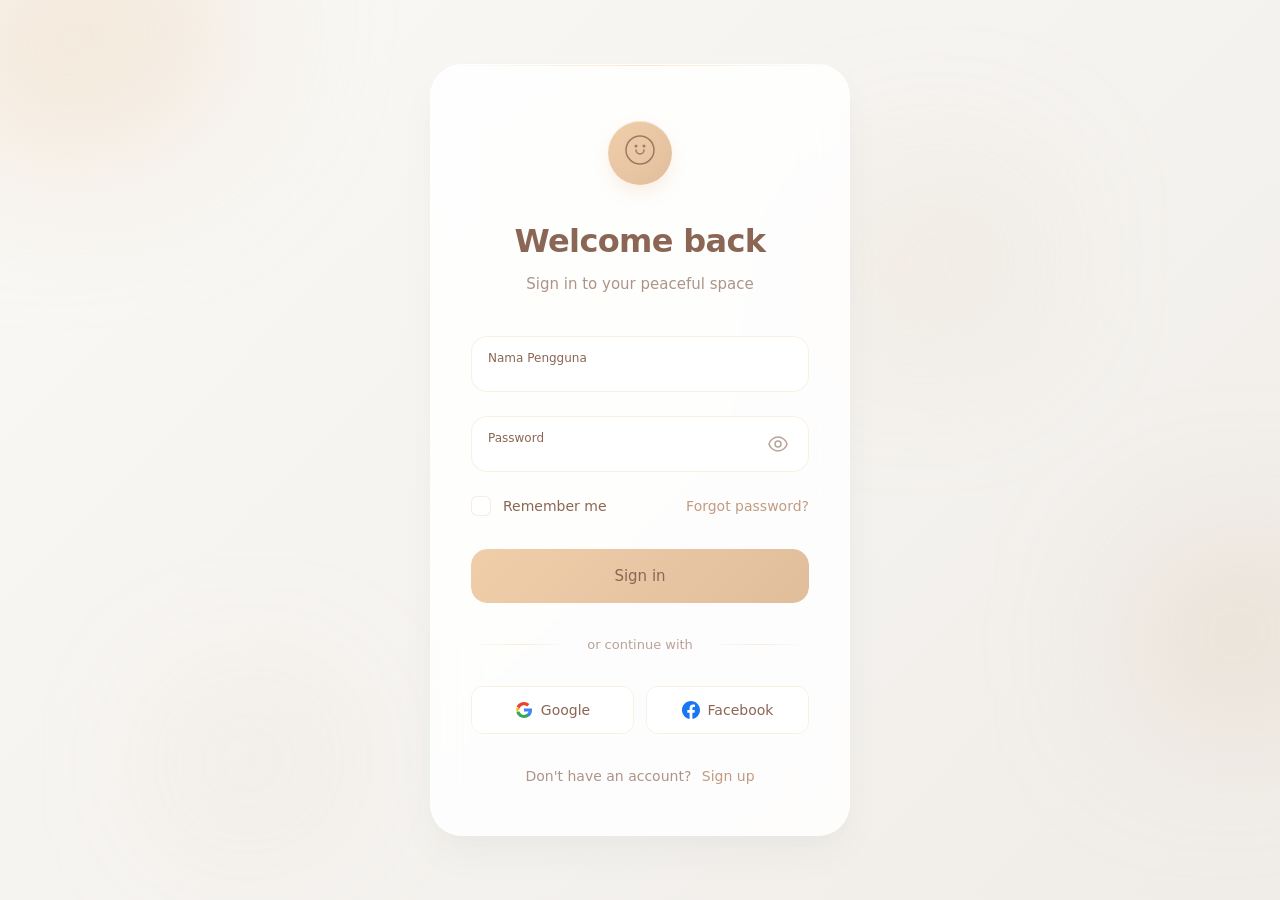
==== login/index.html @ ef5d43ef "Update index.html" ====
<!DOCTYPE html>
<html lang="en">
<head>
    <meta charset="UTF-8">
    <meta name="viewport" content="width=device-width, initial-scale=1.0">
    <title>Login</title>
    <meta name="description" content="Warm minimalism login form with organic curves and gentle press feedback.">
    <meta name="author" content="Aigars Silkalns / Colorlib">
    <link rel="canonical" href="https://puikinsh.github.io/login-forms/forms/soft-minimalism/">
    <link rel="icon" type="image/svg+xml" href="data:image/svg+xml,<svg xmlns='http://www.w3.org/2000/svg' viewBox='0 0 100 100'><circle cx='50' cy='50' r='48' fill='%236366f1'/><text x='50' y='68' font-size='60' text-anchor='middle' fill='white' font-family='system-ui,sans-serif'>L</text></svg>">
    <meta property="og:type" content="website">
    <meta property="og:title" content="Soft Minimalism Login Form">
    <meta property="og:description" content="Warm minimalism login form with organic curves and gentle press feedback.">
    <meta property="og:url" content="https://puikinsh.github.io/login-forms/forms/soft-minimalism/">
    <meta property="og:image" content="https://puikinsh.github.io/login-forms/assets/screenshots/soft-minimalism.png">
    <meta name="twitter:card" content="summary_large_image">
    <meta name="twitter:title" content="Soft Minimalism Login Form">
    <meta name="twitter:description" content="Warm minimalism login form with organic curves and gentle press feedback.">
    <meta name="twitter:image" content="https://puikinsh.github.io/login-forms/assets/screenshots/soft-minimalism.png">
    <link rel="stylesheet" href="style.css">
</head>
    
<body>
    <div class="soft-background">
        <div class="floating-shapes">
            <div class="soft-blob blob-1"></div>
            <div class="soft-blob blob-2"></div>
            <div class="soft-blob blob-3"></div>
            <div class="soft-blob blob-4"></div>
        </div>
    </div>

    <div class="login-container">
        <div class="soft-card">
            <div class="comfort-header">
                <div class="gentle-logo">
                    <div class="logo-circle">
                        <div class="comfort-icon">
                            <svg width="32" height="32" viewBox="0 0 32 32" fill="none">
                                <path d="M16 2C8.3 2 2 8.3 2 16s6.3 14 14 14 14-6.3 14-14S23.7 2 16 2z" fill="none" stroke="currentColor" stroke-width="1.5"/>
                                <path d="M12 16a4 4 0 108 0" stroke="currentColor" stroke-width="1.5" stroke-linecap="round"/>
                                <circle cx="12" cy="12" r="1.5" fill="currentColor"/>
                                <circle cx="20" cy="12" r="1.5" fill="currentColor"/>
                            </svg>
                        </div>
                        <div class="gentle-glow"></div>
                    </div>
                </div>
                <h1 class="comfort-title">Welcome back</h1>
                <p class="gentle-subtitle">Sign in to your peaceful space</p>
            </div>
            
            <form class="comfort-form" id="loginForm" novalidate>
                <div class="soft-field">
                    <div class="field-container">
                        <input type="text" id="username" name="username" required autocomplete="username">
                        <label for="username">Nama Pengguna</label>
                        <div class="field-accent"></div>
                    </div>
                    <span class="gentle-error" id="emailError"></span>
                </div>

                <div class="soft-field">
                    <div class="field-container">
                        <input type="password" id="password" name="password" required autocomplete="current-password">
                        <label for="password">Password</label>
                        <button type="submit" class="gentle-toggle" id="passwordToggle" aria-label="Toggle password visibility">
                            <div class="toggle-icon">
                                <svg class="eye-open" width="20" height="20" viewBox="0 0 20 20" fill="none">
                                    <path d="M10 3c-4.5 0-8.3 3.8-9 7 .7 3.2 4.5 7 9 7s8.3-3.8 9-7c-.7-3.2-4.5-7-9-7z" stroke="currentColor" stroke-width="1.5" fill="none"/>
                                    <circle cx="10" cy="10" r="3" stroke="currentColor" stroke-width="1.5" fill="none"/>
                                </svg>
                                <svg class="eye-closed" width="20" height="20" viewBox="0 0 20 20" fill="none">
                                    <path d="M3 3l14 14M8.5 8.5a3 3 0 004 4m2.5-2.5C15 10 12.5 7 10 7c-.5 0-1 .1-1.5.3M10 13c-2.5 0-4.5-2-5-3 .3-.6.7-1.2 1.2-1.7" stroke="currentColor" stroke-width="1.5" stroke-linecap="round" stroke-linejoin="round"/>
                                </svg>
                            </div>
                        </button>
                        <div class="field-accent"></div>
                    </div>
                    <span class="gentle-error" id="passwordError"></span>
                </div>

        

                <div class="comfort-options">
                    <label class="gentle-checkbox">
                        <input type="checkbox" id="remember" name="remember">
                        <span class="checkbox-soft">
                            <div class="check-circle"></div>
                            <svg class="check-mark" width="12" height="10" viewBox="0 0 12 10" fill="none">
                                <path d="M1 5l3 3 7-7" stroke="currentColor" stroke-width="2" stroke-linecap="round" stroke-linejoin="round"/>
                            </svg>
                        </span>
                        <span class="checkbox-text">Remember me</span>
                    </label>
                    <a href="#" class="comfort-link">Forgot password?</a>
                </div>

                <button type="submit" class="comfort-button">
                    <div class="button-background"></div>
                    <span class="button-text">Sign in</span>
                    <div class="button-loader">
                        <div class="gentle-spinner">
                            <div class="spinner-circle"></div>
                        </div>
                    </div>
                    <div class="button-glow"></div>
                </button>
            </form>

            <div class="gentle-divider">
                <div class="divider-line"></div>
                <span class="divider-text">or continue with</span>
                <div class="divider-line"></div>
            </div>

            <div class="comfort-social">
                <button type="button" class="social-soft">
                    <div class="social-background"></div>
                    <svg width="18" height="18" viewBox="0 0 18 18" fill="none">
                        <path d="M9 7.4v3.2h4.6c-.2 1-.8 1.8-1.6 2.4v2h2.6c1.5-1.4 2.4-3.4 2.4-5.8 0-.6 0-1.1-.1-1.6H9z" fill="#4285F4"/>
                        <path d="M9 17c2.2 0 4-0.7 5.4-1.9l-2.6-2c-.7.5-1.6.8-2.8.8-2.1 0-3.9-1.4-4.6-3.4H1.7v2.1C3.1 15.2 5.8 17 9 17z" fill="#34A853"/>
                        <path d="M4.4 10.5c-.2-.5-.2-1.1 0-1.6V6.8H1.7c-.6 1.2-.6 2.6 0 3.8l2.7-2.1z" fill="#FBBC04"/>
                        <path d="M9 4.2c1.2 0 2.3.4 3.1 1.2l2.3-2.3C12.9 1.8 11.1 1 9 1 5.8 1 3.1 2.8 1.7 5.4l2.7 2.1C5.1 5.6 6.9 4.2 9 4.2z" fill="#EA4335"/>
                    </svg>
                    <span>Google</span>
                    <div class="social-glow"></div>
                </button>
                
                <button type="button" class="social-soft">
                    <div class="social-background"></div>
                    <svg width="18" height="18" viewBox="0 0 18 18" fill="#1877F2">
                        <path d="M18 9C18 4.03 13.97 0 9 0S0 4.03 0 9c0 4.49 3.29 8.21 7.59 9v-6.37H5.31V9h2.28V7.02c0-2.25 1.34-3.49 3.39-3.49.98 0 2.01.18 2.01.18v2.21h-1.13c-1.11 0-1.46.69-1.46 1.4V9h2.49l-.4 2.63H10.4V18C14.71 17.21 18 13.49 18 9z"/>
                    </svg>
                    <span>Facebook</span>
                    <div class="social-glow"></div>
                </button>
            </div>

            <div class="comfort-signup">
                <span class="signup-text">Don't have an account?</span>
                <a href="register.html" class="comfort-link signup-link">Sign up</a>
            </div>

            <div class="gentle-success" id="successMessage">
                <div class="success-bloom">
                    <div class="bloom-rings">
                        <div class="bloom-ring ring-1"></div>
                        <div class="bloom-ring ring-2"></div>
                        <div class="bloom-ring ring-3"></div>
                    </div>
                    <div class="success-icon">
                        <svg width="28" height="28" viewBox="0 0 28 28" fill="none">
                            <path d="M8 14l5 5 11-11" stroke="currentColor" stroke-width="2.5" stroke-linecap="round" stroke-linejoin="round"/>
                        </svg>
                    </div>
                </div>
                <h3 class="success-title">Welcome!</h3>
                <p class="success-desc">Taking you to your dashboard...</p>
            </div>
        </div>
    </div>

    <script src="../../shared/js/form-utils.js"></script>
    <script src="script.js"></script>

    <div id="alertBox" class="alert" style="display:none;"></div>
     <script src="js/login.js"></script>

</body>
</html>
---- login/style.css ----
/* Soft Minimalism Login Form - Complete & Self-Contained */

* {
    margin: 0;
    padding: 0;
    box-sizing: border-box;
}

body {
    font-family: -apple-system, BlinkMacSystemFont, 'Segoe UI', Roboto, 'Inter', system-ui, sans-serif;
    background: linear-gradient(135deg, #faf9f6 0%, #f5f3f0 50%, #f0ede8 100%);
    min-height: 100vh;
    display: flex;
    align-items: center;
    justify-content: center;
    padding: 20px;
    line-height: 1.5;
    position: relative;
    overflow: hidden;
}

/* Soft Background */
.soft-background {
    position: fixed;
    top: 0;
    left: 0;
    width: 100%;
    height: 100%;
    z-index: 0;
    pointer-events: none;
}

.floating-shapes {
    position: absolute;
    width: 100%;
    height: 100%;
}

.soft-blob {
    position: absolute;
    border-radius: 50% 40% 60% 30%;
    background: linear-gradient(45deg, rgba(240, 206, 170, 0.4), rgba(224, 190, 156, 0.3));
    animation: softFloat 12s ease-in-out infinite;
    filter: blur(80px);
}

.blob-1 {
    width: 300px;
    height: 250px;
    top: -10%;
    left: -5%;
    animation-delay: 0s;
}

.blob-2 {
    width: 200px;
    height: 180px;
    top: 60%;
    right: -5%;
    animation-delay: -4s;
    background: linear-gradient(45deg, rgba(210, 180, 140, 0.3), rgba(195, 165, 125, 0.2));
}

.blob-3 {
    width: 180px;
    height: 160px;
    top: 20%;
    right: 20%;
    animation-delay: -8s;
    background: linear-gradient(45deg, rgba(230, 200, 160, 0.25), rgba(215, 185, 145, 0.2));
}

.blob-4 {
    width: 120px;
    height: 100px;
    bottom: 10%;
    left: 15%;
    animation-delay: -6s;
    background: linear-gradient(45deg, rgba(220, 190, 150, 0.3), rgba(205, 175, 135, 0.25));
}

@keyframes softFloat {
    0%, 100% {
        transform: translate(0, 0) rotate(0deg) scale(1);
        border-radius: 50% 40% 60% 30%;
    }
    25% {
        transform: translate(30px, -20px) rotate(90deg) scale(1.1);
        border-radius: 40% 60% 30% 50%;
    }
    50% {
        transform: translate(-20px, -30px) rotate(180deg) scale(0.9);
        border-radius: 60% 30% 50% 40%;
    }
    75% {
        transform: translate(-30px, 20px) rotate(270deg) scale(1.05);
        border-radius: 30% 50% 40% 60%;
    }
}

.login-container {
    width: 100%;
    max-width: 420px;
    position: relative;
    z-index: 1;
}

.soft-card {
    background: rgba(255, 255, 255, 0.85);
    -webkit-backdrop-filter: blur(20px);
    backdrop-filter: blur(20px);
    border-radius: 32px;
    padding: 48px 40px;
    box-shadow: 
        0 20px 40px rgba(0, 0, 0, 0.03),
        0 8px 24px rgba(0, 0, 0, 0.02),
        inset 0 1px 0 rgba(255, 255, 255, 0.8);
    border: 1px solid rgba(255, 255, 255, 0.4);
    position: relative;
    overflow: hidden;
}

.soft-card::before {
    content: '';
    position: absolute;
    top: 0;
    left: 0;
    right: 0;
    height: 1px;
    background: linear-gradient(90deg, transparent, rgba(240, 206, 170, 0.5), transparent);
}

.comfort-header {
    text-align: center;
    margin-bottom: 40px;
}

.gentle-logo {
    position: relative;
    width: 80px;
    height: 80px;
    margin: 0 auto 24px;
    display: flex;
    align-items: center;
    justify-content: center;
}

.logo-circle {
    position: relative;
    width: 64px;
    height: 64px;
    background: linear-gradient(135deg, #f0ceaa, #e0be9c);
    border-radius: 50%;
    display: flex;
    align-items: center;
    justify-content: center;
    box-shadow: 
        0 8px 16px rgba(240, 206, 170, 0.3),
        inset 0 1px 0 rgba(255, 255, 255, 0.4);
    animation: gentleBreathe 4s ease-in-out infinite;
}

@keyframes gentleBreathe {
    0%, 100% {
        transform: scale(1);
        box-shadow: 0 8px 16px rgba(240, 206, 170, 0.3), inset 0 1px 0 rgba(255, 255, 255, 0.4);
    }
    50% {
        transform: scale(1.05);
        box-shadow: 0 12px 20px rgba(240, 206, 170, 0.4), inset 0 1px 0 rgba(255, 255, 255, 0.6);
    }
}

.comfort-icon {
    color: rgba(139, 102, 85, 0.8);
    position: relative;
    z-index: 2;
}

.gentle-glow {
    position: absolute;
    top: 0;
    left: 0;
    width: 100%;
    height: 100%;
    background: radial-gradient(circle, rgba(240, 206, 170, 0.3) 0%, transparent 70%);
    border-radius: 50%;
    animation: glowPulse 3s ease-in-out infinite;
}

@keyframes glowPulse {
    0%, 100% { opacity: 0.6; transform: scale(1); }
    50% { opacity: 0.8; transform: scale(1.1); }
}

.comfort-title {
    color: #8b6655;
    font-size: 2rem;
    font-weight: 600;
    margin-bottom: 8px;
    letter-spacing: -0.02em;
}

.gentle-subtitle {
    color: rgba(139, 102, 85, 0.7);
    font-size: 15px;
    font-weight: 400;
}

/* Soft Form Fields */
.soft-field {
    position: relative;
    margin-bottom: 24px;
}

.field-container {
    position: relative;
    background: rgba(255, 255, 255, 0.7);
    border: 1.5px solid rgba(240, 206, 170, 0.3);
    border-radius: 16px;
    overflow: hidden;
    transition: all 0.3s ease;
}

.field-container:focus-within {
    border-color: #f0ceaa;
    box-shadow: 0 0 0 3px rgba(240, 206, 170, 0.1);
    background: rgba(255, 255, 255, 0.9);
}

.soft-field input {
    width: 100%;
    background: transparent;
    border: none;
    padding: 18px 16px;
    color: #8b6655;
    font-size: 15px;
    font-weight: 400;
    outline: none;
    position: relative;
    z-index: 2;
    font-family: inherit;
}

.soft-field input::placeholder {
    color: transparent;
}

.soft-field label {
    position: absolute;
    left: 16px;
    top: 50%;
    transform: translateY(-50%);
    color: rgba(139, 102, 85, 0.6);
    font-size: 15px;
    font-weight: 400;
    pointer-events: none;
    transition: all 0.3s ease;
    z-index: 3;
}

.soft-field input:focus + label,
.soft-field input:not(:placeholder-shown) + label {
    top: 12px;
    font-size: 12px;
    color: #8b6655;
    transform: translateY(0);
    font-weight: 500;
}

.field-accent {
    position: absolute;
    bottom: 0;
    left: 0;
    width: 0;
    height: 2px;
    background: linear-gradient(90deg, #f0ceaa, #e0be9c);
    transition: width 0.3s ease;
    border-radius: 2px;
}

.field-container:focus-within .field-accent {
    width: 100%;
}

/* Password Toggle */
.soft-field:has(.gentle-toggle) input {
    padding-right: 56px;
}

.gentle-toggle {
    position: absolute;
    right: 12px;
    top: 50%;
    transform: translateY(-50%);
    background: none;
    border: none;
    cursor: pointer;
    z-index: 4;
    padding: 8px;
    border-radius: 12px;
    transition: all 0.2s ease;
}

.toggle-icon {
    width: 20px;
    height: 20px;
    color: rgba(139, 102, 85, 0.6);
    transition: color 0.2s ease;
}

.gentle-toggle:hover {
    background: rgba(240, 206, 170, 0.1);
}

.gentle-toggle:hover .toggle-icon {
    color: #8b6655;
}

.eye-closed {
    display: none;
}

.gentle-toggle.toggle-active .eye-open {
    display: none;
}

.gentle-toggle.toggle-active .eye-closed {
    display: block;
}

/* Comfort Options */
.comfort-options {
    display: flex;
    justify-content: space-between;
    align-items: center;
    margin-bottom: 32px;
    flex-wrap: wrap;
    gap: 16px;
}

.gentle-checkbox {
    display: flex;
    align-items: center;
    cursor: pointer;
    font-size: 14px;
    color: #8b6655;
    font-weight: 400;
}

.gentle-checkbox input[type="checkbox"] {
    display: none;
}

.checkbox-soft {
    width: 20px;
    height: 20px;
    margin-right: 12px;
    position: relative;
    display: flex;
    align-items: center;
    justify-content: center;
}

.check-circle {
    width: 100%;
    height: 100%;
    border: 1.5px solid rgba(240, 206, 170, 0.4);
    border-radius: 6px;
    background: rgba(255, 255, 255, 0.8);
    transition: all 0.3s ease;
    position: absolute;
}

.check-mark {
    color: transparent;
    transition: color 0.3s ease;
    position: relative;
    z-index: 1;
}

.gentle-checkbox input[type="checkbox"]:checked + .checkbox-soft .check-circle {
    background: linear-gradient(135deg, #f0ceaa, #e0be9c);
    border-color: #f0ceaa;
    box-shadow: 0 2px 4px rgba(240, 206, 170, 0.3);
}

.gentle-checkbox input[type="checkbox"]:checked + .checkbox-soft .check-mark {
    color: #8b6655;
}

.comfort-link {
    color: #c19a82;
    text-decoration: none;
    font-size: 14px;
    font-weight: 500;
    transition: all 0.2s ease;
    position: relative;
}

.comfort-link::after {
    content: '';
    position: absolute;
    bottom: -2px;
    left: 0;
    width: 0;
    height: 1px;
    background: #c19a82;
    transition: width 0.3s ease;
}

.comfort-link:hover::after {
    width: 100%;
}

.comfort-link:hover {
    color: #8b6655;
}

/* Comfort Button */
.comfort-button {
    width: 100%;
    background: transparent;
    color: #8b6655;
    border: none;
    border-radius: 16px;
    padding: 0;
    cursor: pointer;
    font-family: inherit;
    font-size: 15px;
    font-weight: 500;
    position: relative;
    margin-bottom: 32px;
    overflow: hidden;
    min-height: 54px;
    display: flex;
    align-items: center;
    justify-content: center;
    transition: all 0.3s ease;
}

.button-background {
    position: absolute;
    top: 0;
    left: 0;
    right: 0;
    bottom: 0;
    background: linear-gradient(135deg, #f0ceaa 0%, #e0be9c 100%);
    transition: all 0.3s ease;
    border-radius: 16px;
}

.comfort-button:hover {
    transform: translateY(-1px);
}

.comfort-button:hover .button-background {
    background: linear-gradient(135deg, #ebc49a 0%, #dbb88c 100%);
    box-shadow: 0 8px 16px rgba(240, 206, 170, 0.4);
}

.comfort-button:active {
    transform: translateY(0);
}

.button-text {
    position: relative;
    z-index: 2;
    transition: opacity 0.3s ease;
}

.button-loader {
    position: absolute;
    z-index: 2;
    opacity: 0;
    transition: opacity 0.3s ease;
}

.gentle-spinner {
    width: 20px;
    height: 20px;
    position: relative;
}

.spinner-circle {
    width: 100%;
    height: 100%;
    border: 2px solid rgba(139, 102, 85, 0.2);
    border-top: 2px solid #8b6655;
    border-radius: 50%;
    animation: gentleSpin 1s linear infinite;
}

@keyframes gentleSpin {
    0% { transform: rotate(0deg); }
    100% { transform: rotate(360deg); }
}

.comfort-button.loading .button-text {
    opacity: 0;
}

.comfort-button.loading .button-loader {
    opacity: 1;
}

.button-glow {
    position: absolute;
    top: -2px;
    left: -2px;
    right: -2px;
    bottom: -2px;
    background: linear-gradient(135deg, #f0ceaa, #e0be9c);
    border-radius: 18px;
    opacity: 0;
    filter: blur(8px);
    transition: opacity 0.3s ease;
    z-index: -1;
}

.comfort-button:hover .button-glow {
    opacity: 0.4;
}

/* Gentle Divider */
.gentle-divider {
    display: flex;
    align-items: center;
    margin: 32px 0;
    gap: 16px;
}

.divider-line {
    flex: 1;
    height: 1px;
    background: linear-gradient(90deg, transparent, rgba(240, 206, 170, 0.4), transparent);
}

.divider-text {
    color: rgba(139, 102, 85, 0.6);
    font-size: 13px;
    font-weight: 400;
}

/* Comfort Social */
.comfort-social {
    display: flex;
    gap: 12px;
    margin-bottom: 32px;
}

.social-soft {
    flex: 1;
    background: transparent;
    color: #8b6655;
    border: 1.5px solid rgba(240, 206, 170, 0.3);
    border-radius: 12px;
    padding: 0;
    cursor: pointer;
    font-family: inherit;
    font-size: 14px;
    font-weight: 400;
    display: flex;
    align-items: center;
    justify-content: center;
    gap: 8px;
    transition: all 0.3s ease;
    min-height: 48px;
    position: relative;
    overflow: hidden;
}

.social-background {
    position: absolute;
    top: 0;
    left: 0;
    right: 0;
    bottom: 0;
    background: rgba(255, 255, 255, 0.7);
    transition: all 0.3s ease;
}

.social-soft:hover {
    border-color: #f0ceaa;
    transform: translateY(-1px);
}

.social-soft:hover .social-background {
    background: rgba(240, 206, 170, 0.1);
}

.social-soft span,
.social-soft svg {
    position: relative;
    z-index: 2;
}

.social-glow {
    position: absolute;
    top: -1px;
    left: -1px;
    right: -1px;
    bottom: -1px;
    background: rgba(240, 206, 170, 0.3);
    border-radius: 13px;
    opacity: 0;
    filter: blur(6px);
    transition: opacity 0.3s ease;
    z-index: 0;
}

.social-soft:hover .social-glow {
    opacity: 1;
}

/* Comfort Signup */
.comfort-signup {
    text-align: center;
    font-size: 14px;
    color: rgba(139, 102, 85, 0.7);
}

.signup-text {
    margin-right: 6px;
}

.signup-link {
    font-weight: 500;
}

/* Gentle Error */
.gentle-error {
    color: #d97757;
    font-size: 13px;
    font-weight: 400;
    margin-top: 6px;
    opacity: 0;
    transform: translateY(-4px);
    transition: all 0.3s ease;
    position: relative;
    z-index: 5;
}

.gentle-error.show {
    opacity: 1;
    transform: translateY(0);
}

.soft-field.error .field-container {
    border-color: #d97757;
    background: rgba(217, 119, 87, 0.05);
}

.soft-field.error label {
    color: #d97757;
}

/* Gentle Success */
.gentle-success {
    display: none;
    text-align: center;
    padding: 40px 20px;
    opacity: 0;
    transform: translateY(20px);
    transition: all 0.4s ease;
}

.gentle-success.show {
    display: block;
    opacity: 1;
    transform: translateY(0);
}

.success-bloom {
    position: relative;
    width: 100px;
    height: 100px;
    margin: 0 auto 24px;
    display: flex;
    align-items: center;
    justify-content: center;
}

.bloom-rings {
    position: absolute;
    top: 0;
    left: 0;
    width: 100%;
    height: 100%;
}

.bloom-ring {
    position: absolute;
    border: 2px solid #f0ceaa;
    border-radius: 50%;
    animation: bloomExpand 1.2s ease-out forwards;
    opacity: 0;
}

.ring-1 {
    width: 60px;
    height: 60px;
    top: 20px;
    left: 20px;
    animation-delay: 0s;
}

.ring-2 {
    width: 80px;
    height: 80px;
    top: 10px;
    left: 10px;
    animation-delay: 0.2s;
}

.ring-3 {
    width: 100px;
    height: 100px;
    top: 0;
    left: 0;
    animation-delay: 0.4s;
}

@keyframes bloomExpand {
    0% { opacity: 0; transform: scale(0); }
    50% { opacity: 1; transform: scale(1.1); }
    100% { opacity: 0.6; transform: scale(1); }
}

.success-icon {
    position: relative;
    z-index: 2;
    color: #8b6655;
    animation: iconBloom 0.6s ease-out 0.6s forwards;
    opacity: 0;
}

@keyframes iconBloom {
    0% { opacity: 0; transform: scale(0); }
    100% { opacity: 1; transform: scale(1); }
}

.success-title {
    color: #8b6655;
    font-size: 1.25rem;
    font-weight: 600;
    margin-bottom: 8px;
    letter-spacing: -0.01em;
}

.success-desc {
    color: rgba(139, 102, 85, 0.7);
    font-size: 14px;
    font-weight: 400;
}

/* Mobile Responsive */
@media (max-width: 480px) {
    body {
        padding: 16px;
    }
    
    .soft-card {
        padding: 36px 28px;
        border-radius: 24px;
    }
    
    .comfort-title {
        font-size: 1.75rem;
    }
    
    .gentle-logo {
        width: 64px;
        height: 64px;
    }
    
    .logo-circle {
        width: 52px;
        height: 52px;
    }
    
    .comfort-options {
        flex-direction: column;
        align-items: flex-start;
        gap: 16px;
    }
    
    .comfort-social {
        flex-direction: column;
    }
    
    .floating-shapes {
        opacity: 0.5;
    }
    
    .soft-blob {
        filter: blur(60px);
    }
}
/* === Accessibility: keyboard focus indicators === */
/* Restores visible focus rings for keyboard users without affecting mouse interaction. */
:focus-visible {
    outline: 2px solid currentColor;
    outline-offset: 2px;
    border-radius: 4px;
}

/* Reduced motion: respect user preference. Animations defined per form will tone down. */
@media (prefers-reduced-motion: reduce) {
    *, *::before, *::after {
        animation-duration: 0.01ms !important;
        animation-iteration-count: 1 !important;
        transition-duration: 0.01ms !important;
        scroll-behavior: auto !important;
    }
}
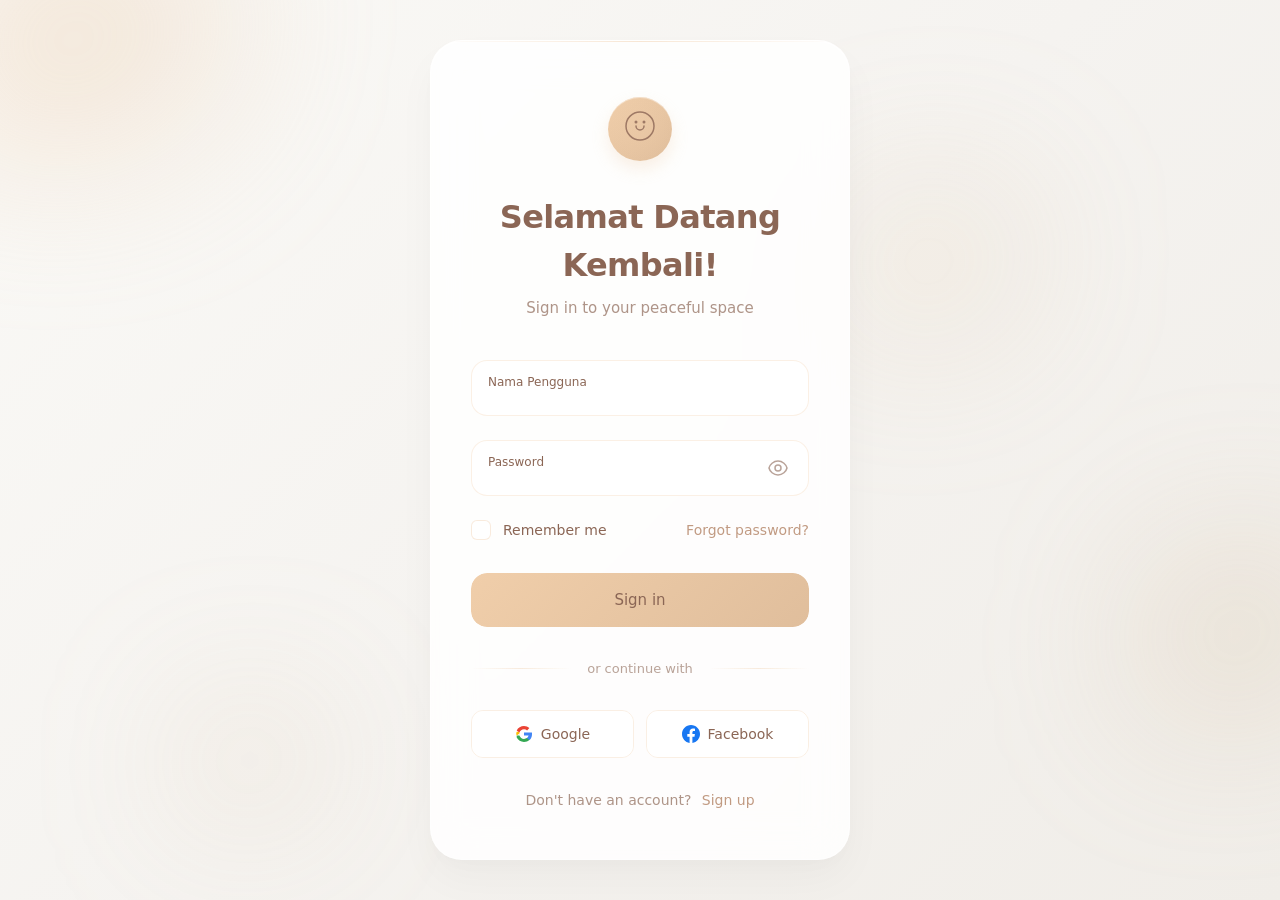
==== commit 4436885b: "Update index.html" ====
--- a/login/index.html
+++ b/login/index.html
@@ -46,7 +46,7 @@
                         <div class="gentle-glow"></div>
                     </div>
                 </div>
-                <h1 class="comfort-title">Welcome back</h1>
+                <h1 class="comfort-title">Selamat Datang Kembali!</h1>
                 <p class="gentle-subtitle">Sign in to your peaceful space</p>
             </div>
             
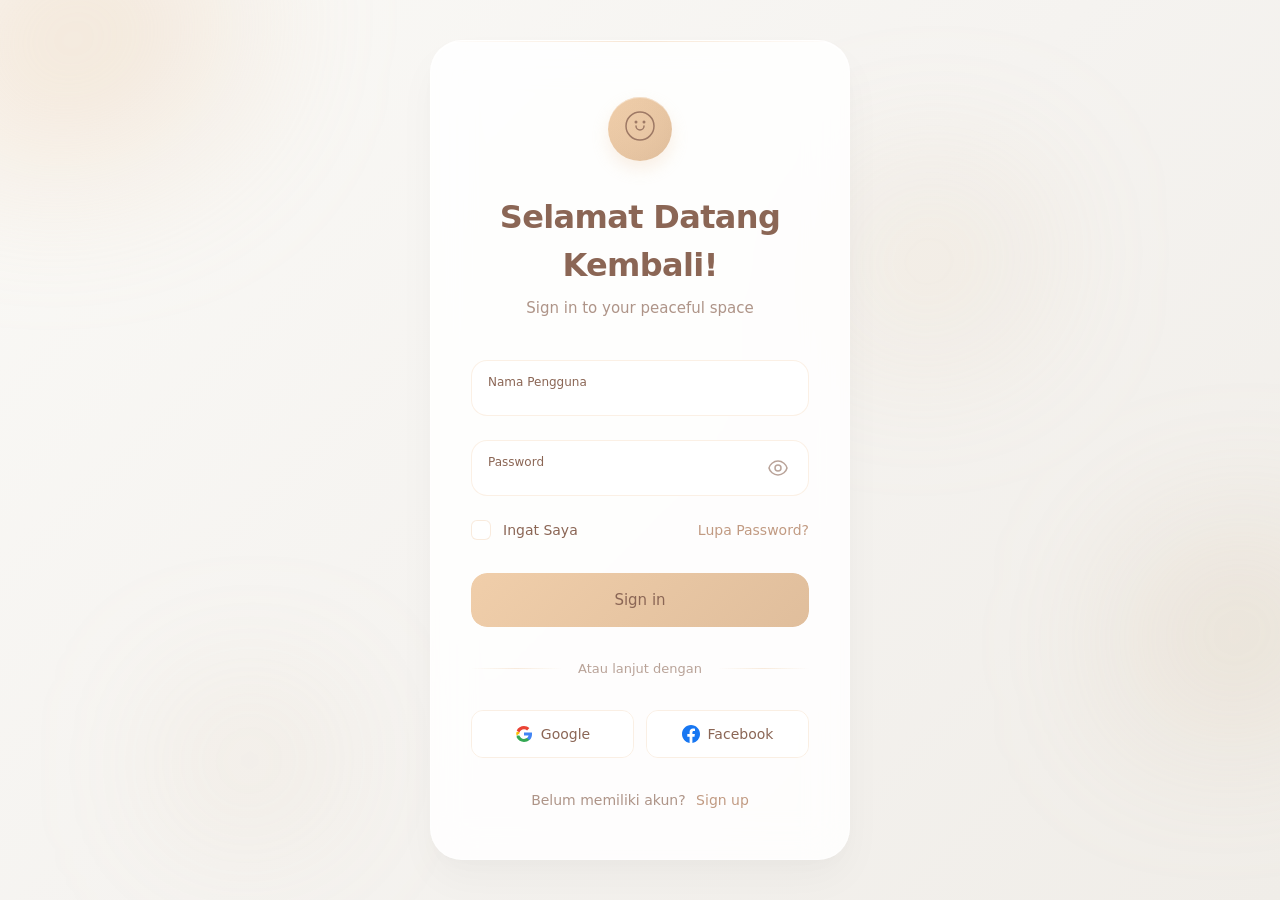
==== commit 829d1c9e: "Update index.html" ====
--- a/login/index.html
+++ b/login/index.html
@@ -3,7 +3,7 @@
 <head>
     <meta charset="UTF-8">
     <meta name="viewport" content="width=device-width, initial-scale=1.0">
-    <title>Login</title>
+    <title>Sign in</title>
     <meta name="description" content="Warm minimalism login form with organic curves and gentle press feedback.">
     <meta name="author" content="Aigars Silkalns / Colorlib">
     <link rel="canonical" href="https://puikinsh.github.io/login-forms/forms/soft-minimalism/">
@@ -91,9 +91,9 @@
                                 <path d="M1 5l3 3 7-7" stroke="currentColor" stroke-width="2" stroke-linecap="round" stroke-linejoin="round"/>
                             </svg>
                         </span>
-                        <span class="checkbox-text">Remember me</span>
+                        <span class="checkbox-text">Ingat Saya</span>
                     </label>
-                    <a href="#" class="comfort-link">Forgot password?</a>
+                    <a href="#" class="comfort-link">Lupa Password?</a>
                 </div>
 
                 <button type="submit" class="comfort-button">
@@ -110,7 +110,7 @@
 
             <div class="gentle-divider">
                 <div class="divider-line"></div>
-                <span class="divider-text">or continue with</span>
+                <span class="divider-text">Atau lanjut dengan</span>
                 <div class="divider-line"></div>
             </div>
 
@@ -138,7 +138,7 @@
             </div>
 
             <div class="comfort-signup">
-                <span class="signup-text">Don't have an account?</span>
+                <span class="signup-text">Belum memiliki akun?</span>
                 <a href="register.html" class="comfort-link signup-link">Sign up</a>
             </div>
 
@@ -155,8 +155,8 @@
                         </svg>
                     </div>
                 </div>
-                <h3 class="success-title">Welcome!</h3>
-                <p class="success-desc">Taking you to your dashboard...</p>
+                <h3 class="success-title">Selamat Datang!</h3>
+                <p class="success-desc">Dasbor Anda..</p>
             </div>
         </div>
     </div>
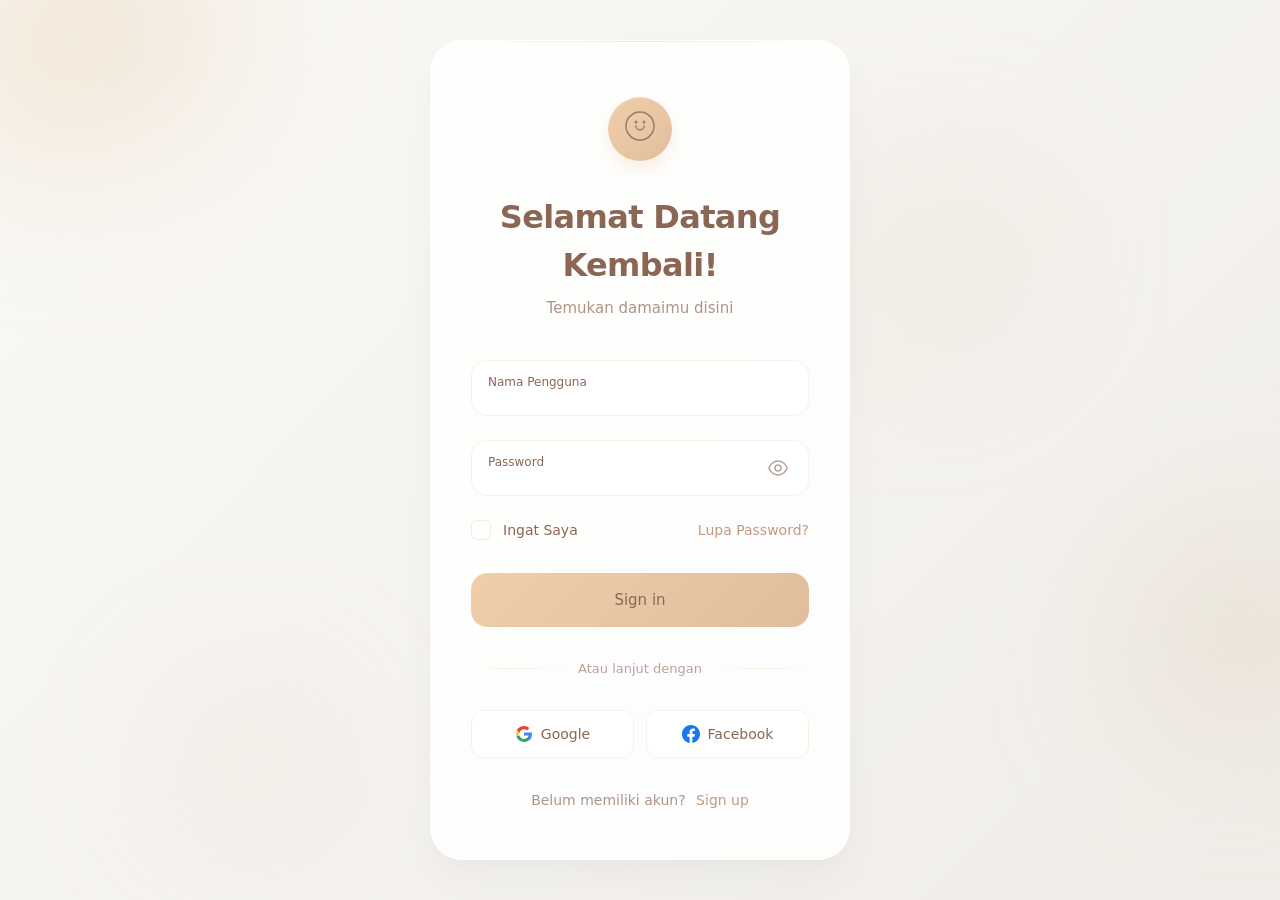
==== commit 2f880501: "Update index.html" ====
--- a/login/index.html
+++ b/login/index.html
@@ -47,7 +47,7 @@
                     </div>
                 </div>
                 <h1 class="comfort-title">Selamat Datang Kembali!</h1>
-                <p class="gentle-subtitle">Sign in to your peaceful space</p>
+                <p class="gentle-subtitle">Temukan damaimu disini</p>
             </div>
             
             <form class="comfort-form" id="loginForm" novalidate>
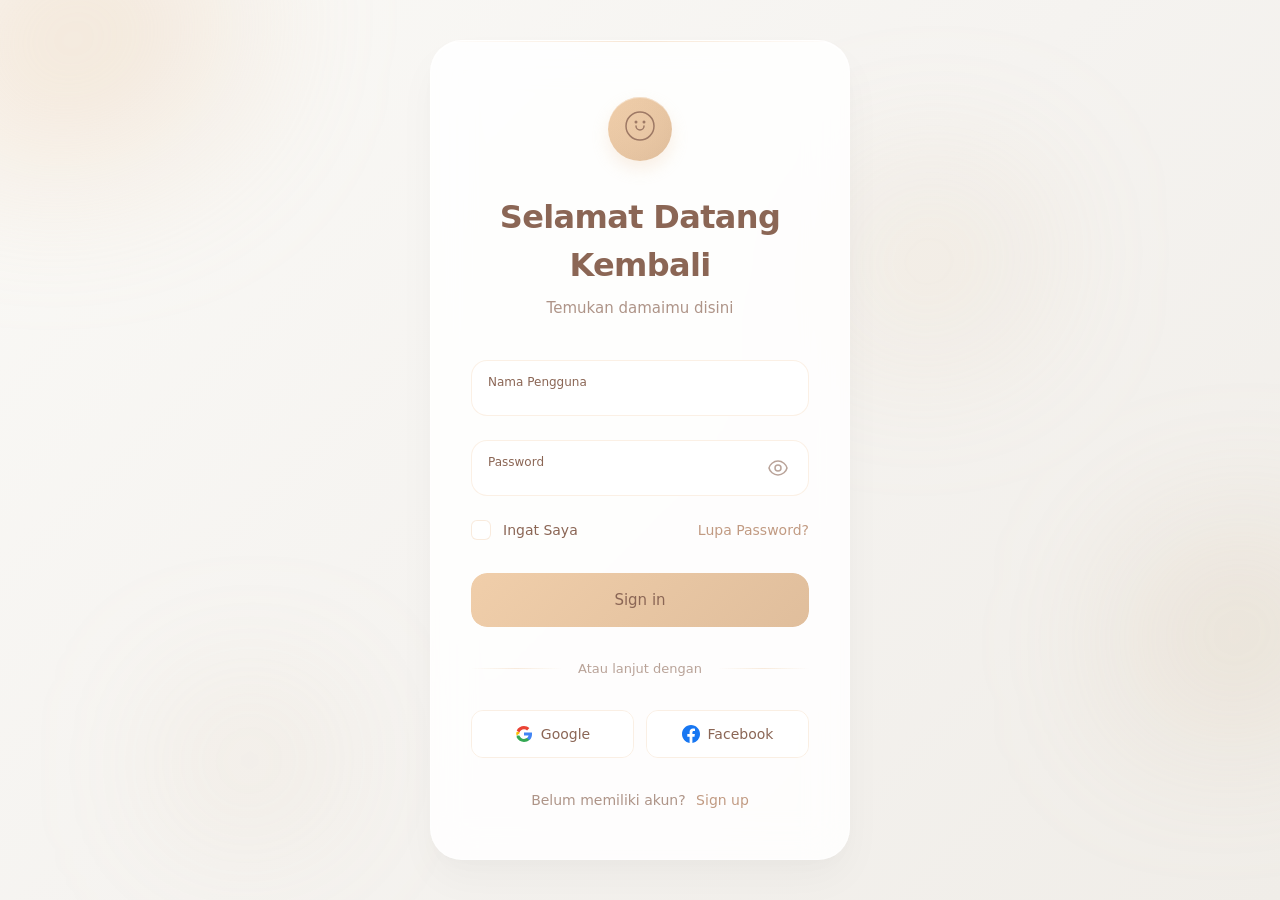
==== commit dd60df55: "Update index.html" ====
--- a/login/index.html
+++ b/login/index.html
@@ -46,7 +46,7 @@
                         <div class="gentle-glow"></div>
                     </div>
                 </div>
-                <h1 class="comfort-title">Selamat Datang Kembali!</h1>
+                <h1 class="comfort-title">Selamat Datang Kembali</h1>
                 <p class="gentle-subtitle">Temukan damaimu disini</p>
             </div>
             
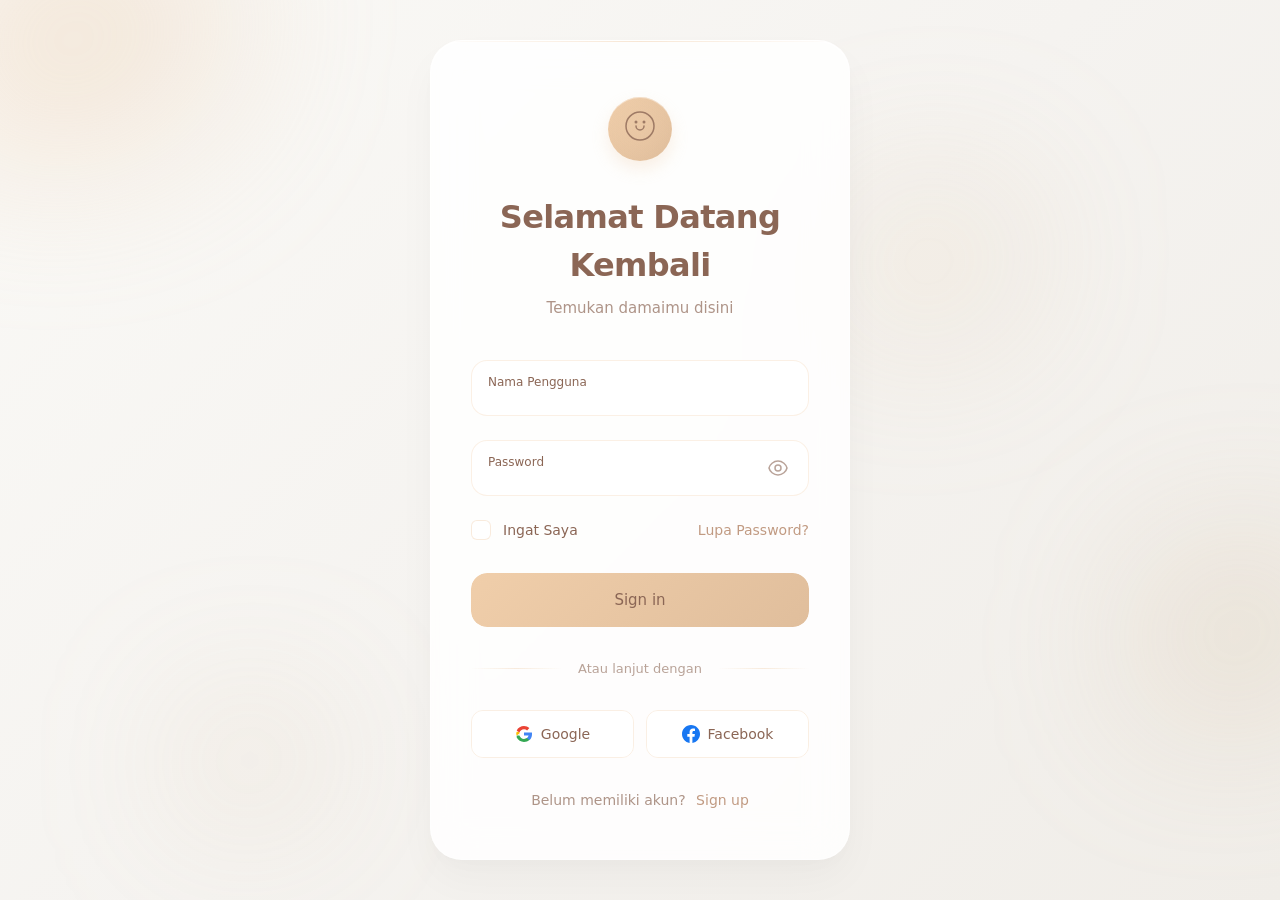
==== commit d6b2287a: "Update index.html" ====
--- a/login/index.html
+++ b/login/index.html
@@ -6,6 +6,7 @@
     <title>Sign in</title>
     <meta name="description" content="Warm minimalism login form with organic curves and gentle press feedback.">
     <meta name="author" content="Aigars Silkalns / Colorlib">
+    <link href="daisy-removebg-preview.png" rel="icon">
     <link rel="canonical" href="https://puikinsh.github.io/login-forms/forms/soft-minimalism/">
     <link rel="icon" type="image/svg+xml" href="data:image/svg+xml,<svg xmlns='http://www.w3.org/2000/svg' viewBox='0 0 100 100'><circle cx='50' cy='50' r='48' fill='%236366f1'/><text x='50' y='68' font-size='60' text-anchor='middle' fill='white' font-family='system-ui,sans-serif'>L</text></svg>">
     <meta property="og:type" content="website">
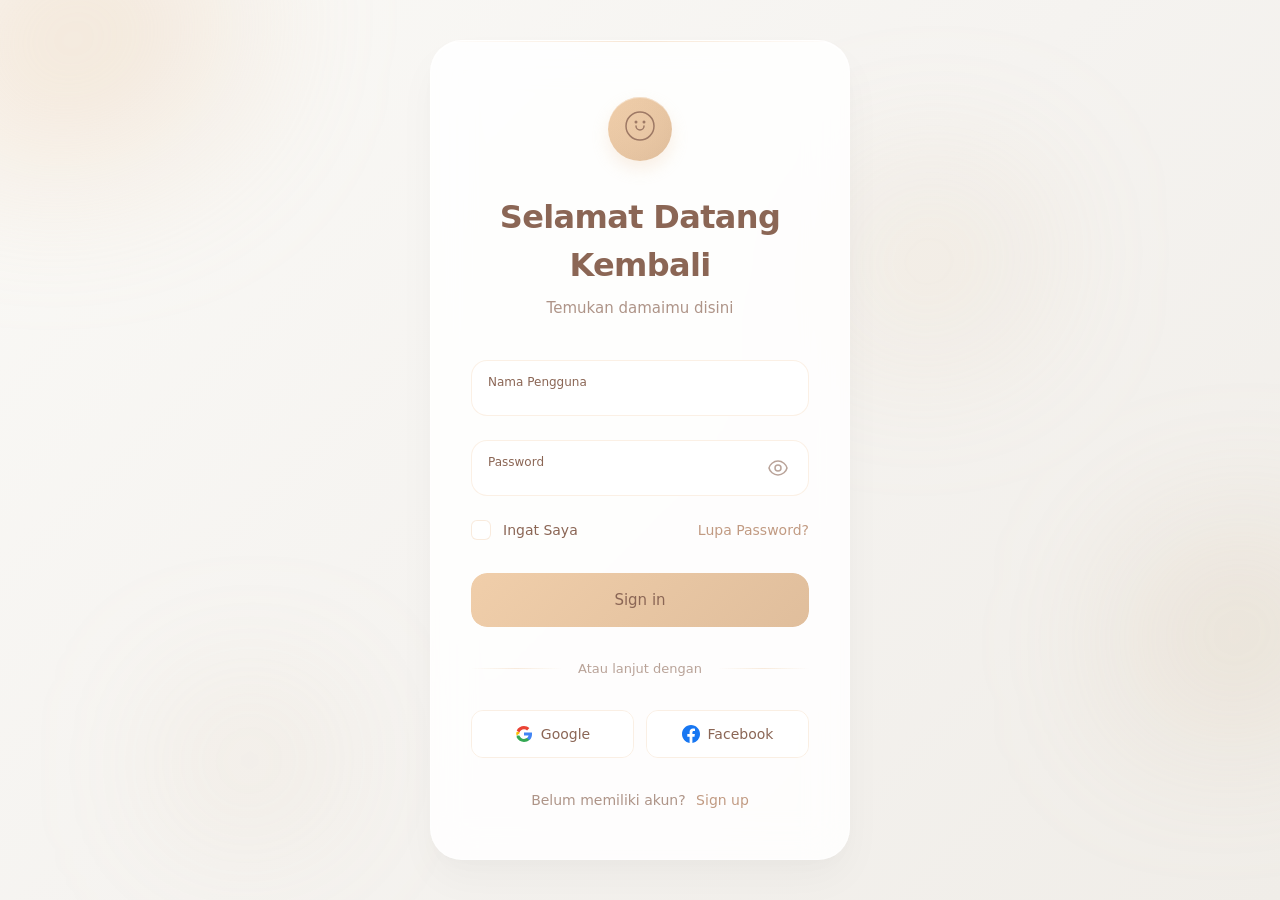
==== commit 4fed61f8: "Update index.html" ====
--- a/login/index.html
+++ b/login/index.html
@@ -6,7 +6,7 @@
     <title>Sign in</title>
     <meta name="description" content="Warm minimalism login form with organic curves and gentle press feedback.">
     <meta name="author" content="Aigars Silkalns / Colorlib">
-    <link href="daisy-removebg-preview.png" rel="icon">
+    <link href="../daisy-removebg-preview.png" rel="icon">
     <link rel="canonical" href="https://puikinsh.github.io/login-forms/forms/soft-minimalism/">
     <link rel="icon" type="image/svg+xml" href="data:image/svg+xml,<svg xmlns='http://www.w3.org/2000/svg' viewBox='0 0 100 100'><circle cx='50' cy='50' r='48' fill='%236366f1'/><text x='50' y='68' font-size='60' text-anchor='middle' fill='white' font-family='system-ui,sans-serif'>L</text></svg>">
     <meta property="og:type" content="website">
